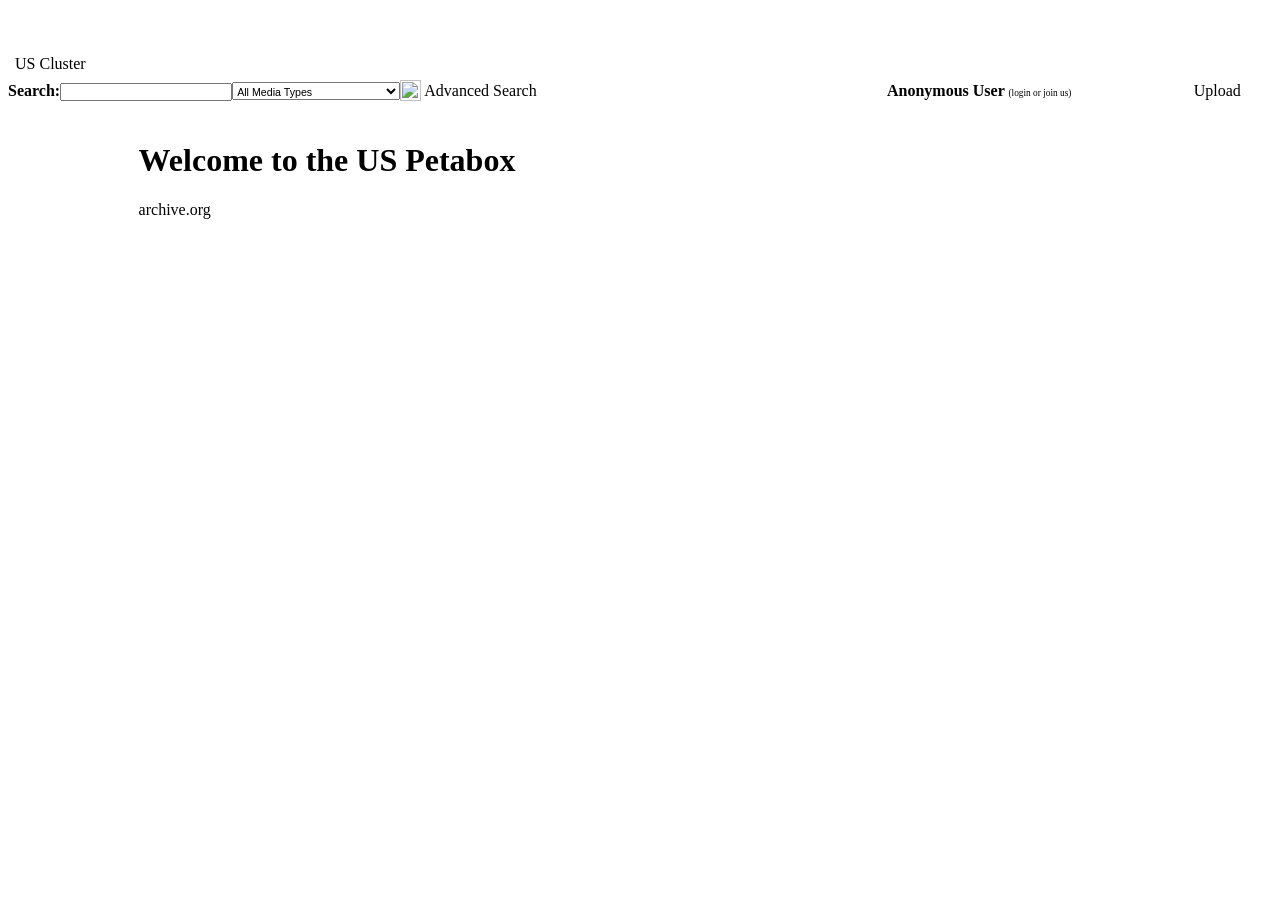
==== faq/index.html @ d4ccb7ee "Add files via upload" ====
<!doctype html><title>Welcome to the US Petabox</title><link href="http://faq/stylesheets/archive.css?v=52993" rel=stylesheet><link rel="SHORTCUT ICON" href=/web/20130806203700im_/http://faq/images/glogo.jpg><body class=Unity><table border=0 cellpadding=0 cellspacing=0 id=nunuh1 width=100%><tbody><tr><td id=logo><td id=navbg valign=bottom><table border=0 cellpadding=5 width=100%><tr><td class=level1Header><div class="tabsel backColor1">US Cluster</div></table><td style="width:80px; height:72px; vertical-align:middle; text-align:right"></table><div class=level3HeaderColorBar></div><table border=0 cellpadding=0 cellspacing=0 width=100%><tbody><tr><td class="level3Header level3HeaderLeft"><form action=https://web.archive.org/web/20130806203700/http://archive.org/searchresults.php id=searchform method=post style=margin:0;padding:0;><b>Search:</b><input style="font-size: 8pt" name=search size=25 tabindex=1><select style="PADDING-TOP: 2px; font-size: 8pt;" name=mediatype tabindex=2><option value=all>All Media Types<option value=web>  Wayback Machine<option value=movies>  Moving Images<option value=movies.animationandcartoons>    Animation & Cartoons<option value=movies.artsandmusicvideos>    Arts & Music<option value=movies.opensource_movies>    Community Video<option value=movies.computersandtechvideos>    Computers & Technology<option value=movies.culturalandacademicfilms>    Cultural & Academic Films<option value=movies.ephemera>    Ephemeral Films<option value=movies.moviesandfilms>    Movies<option value=movies.newsandpublicaffairs>    News & Public Affairs<option value=movies.prelinger>    Prelinger Archives<option value=movies.spiritualityandreligion>    Spirituality & Religion<option value=movies.sports>    Sports Videos<option value=movies.television>    Television<option value=movies.gamevideos>    Videogame Videos<option value=movies.vlogs>    Vlogs<option value=movies.youth_media>    Youth Media<option value=texts>  Texts<option value=texts.americana>    American Libraries<option value=texts.toronto>    Canadian Libraries<option value=texts.universallibrary>    Universal Library<option value=texts.opensource>    Community Texts<option value=texts.gutenberg>    Project Gutenberg<option value=texts.iacl>    Children's Library<option value=texts.biodiversity>    Biodiversity Heritage Library<option value=texts.additional_collections>    Additional Collections<option value=audio>  Audio<option value=audio.audio_bookspoetry>    Audio Books & Poetry<option value=audio.opensource_audio>    Community Audio<option value=audio.audio_tech>    Computers & Technology<option value=audio.GratefulDead>    Grateful Dead<option value=audio.etree>    Live Music Archive<option value=audio.audio_music>    Music & Arts<option value=audio.netlabels>    Netlabels<option value=audio.audio_news>    News & Public Affairs<option value=audio.audio_foreign>    Non-English Audio<option value=audio.audio_podcast>    Podcasts<option value=audio.radioprograms>    Radio Programs<option value=audio.audio_religion>    Spirituality & Religion<option value=education>  Education<option value=education.msri>    Math Lectures from MSRI<option value=education.chinese_u_lectures>    Chinese University Lectures<option value=education.uchannel>    UChannel<option value=education.ap_courses>    AP Courses from MITE<option value=education.mit_ocw>    MIT OpenCourseWare<option value=forums>Forums<option value=faqs>FAQs</select><input style="vertical-align:bottom; text-align:center; width:21px; height:21px; border:0px" id=gobutton name=gobutton src=/web/20130806203700im_/http://faq/images/go-button-gateway.gif tabindex=3 type=image value=Find><input name=limit type=hidden value=100><input name=start type=hidden value=0><input name=searchAll type=hidden value=yes><input value="this was submitted" name=submit type=hidden> Advanced Search</form><td class="level3Header level3HeaderUser2"><b> Anonymous User </b> <span style="font-size:7pt; white-space:nowrap"> (login or join us) </span><td class="level3Header level3HeaderUser2">Upload</table><div id=begPgSpcr style=padding-bottom:17px;></div><table style=width:100%;><tbody><tr><td style=width:10%> <td style=width:80%><div class=box><h1>Welcome to the US Petabox</h1><p>archive.org</div><td> </table>
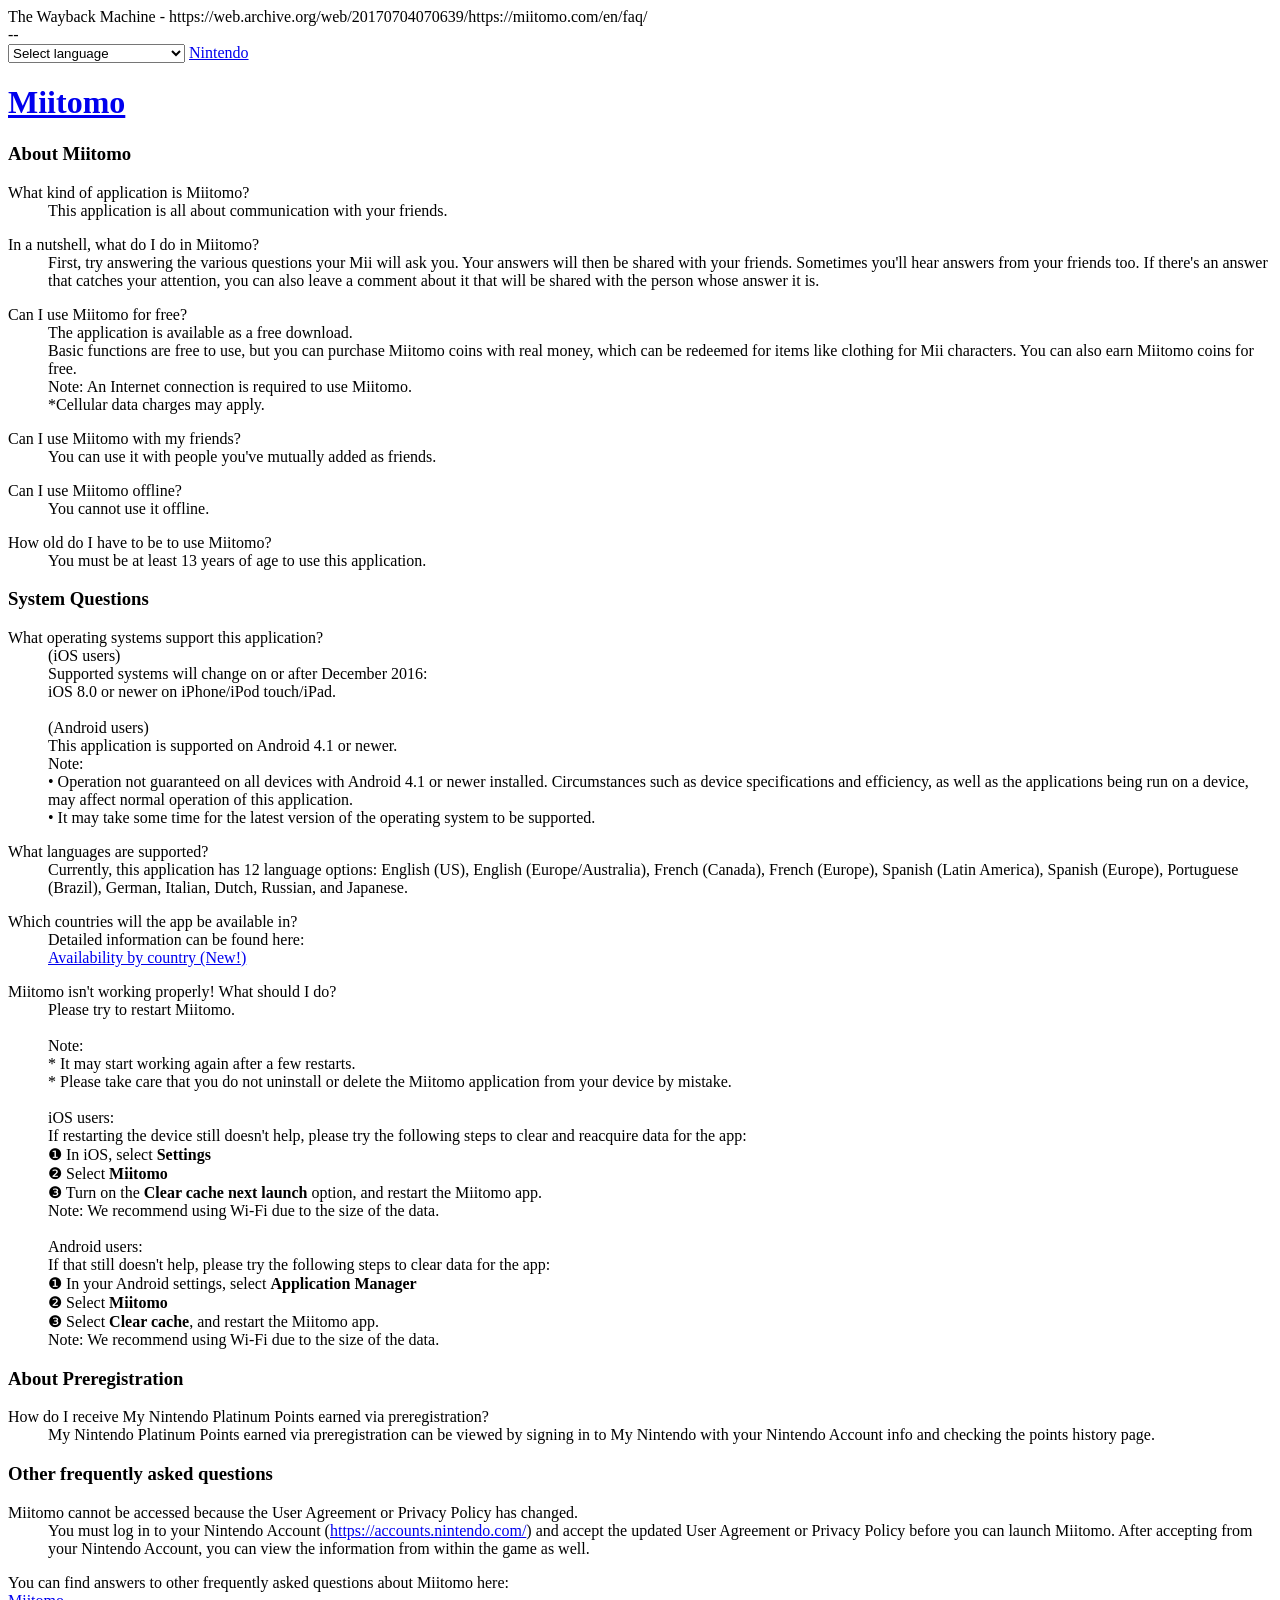
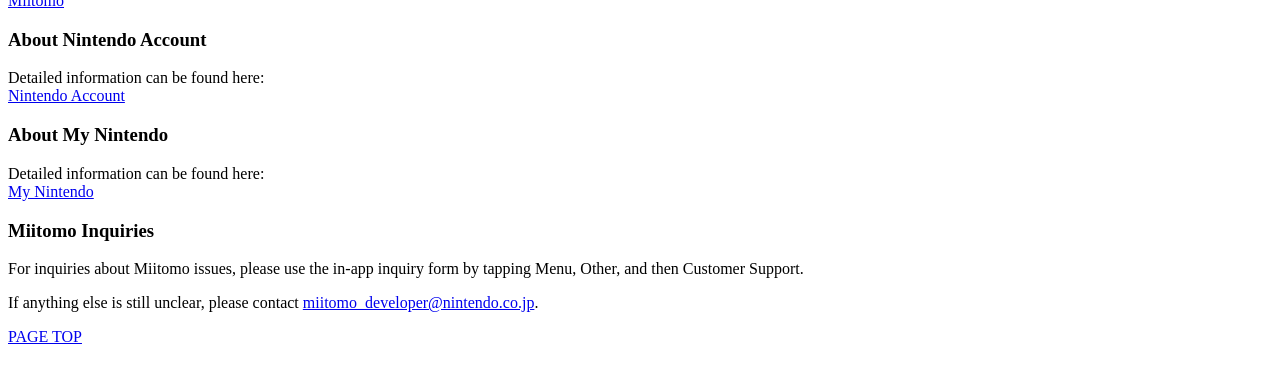
==== commit 6d20cd95: "Add files via upload" ====
--- a/faq/index.html
+++ b/faq/index.html
@@ -1 +1,330 @@
-<!doctype html><title>Welcome to the US Petabox</title><link href="http://faq/stylesheets/archive.css?v=52993" rel=stylesheet><link rel="SHORTCUT ICON" href=/web/20130806203700im_/http://faq/images/glogo.jpg><body class=Unity><table border=0 cellpadding=0 cellspacing=0 id=nunuh1 width=100%><tbody><tr><td id=logo><td id=navbg valign=bottom><table border=0 cellpadding=5 width=100%><tr><td class=level1Header><div class="tabsel backColor1">US Cluster</div></table><td style="width:80px; height:72px; vertical-align:middle; text-align:right"></table><div class=level3HeaderColorBar></div><table border=0 cellpadding=0 cellspacing=0 width=100%><tbody><tr><td class="level3Header level3HeaderLeft"><form action=https://web.archive.org/web/20130806203700/http://archive.org/searchresults.php id=searchform method=post style=margin:0;padding:0;><b>Search:</b><input style="font-size: 8pt" name=search size=25 tabindex=1><select style="PADDING-TOP: 2px; font-size: 8pt;" name=mediatype tabindex=2><option value=all>All Media Types<option value=web>  Wayback Machine<option value=movies>  Moving Images<option value=movies.animationandcartoons>    Animation & Cartoons<option value=movies.artsandmusicvideos>    Arts & Music<option value=movies.opensource_movies>    Community Video<option value=movies.computersandtechvideos>    Computers & Technology<option value=movies.culturalandacademicfilms>    Cultural & Academic Films<option value=movies.ephemera>    Ephemeral Films<option value=movies.moviesandfilms>    Movies<option value=movies.newsandpublicaffairs>    News & Public Affairs<option value=movies.prelinger>    Prelinger Archives<option value=movies.spiritualityandreligion>    Spirituality & Religion<option value=movies.sports>    Sports Videos<option value=movies.television>    Television<option value=movies.gamevideos>    Videogame Videos<option value=movies.vlogs>    Vlogs<option value=movies.youth_media>    Youth Media<option value=texts>  Texts<option value=texts.americana>    American Libraries<option value=texts.toronto>    Canadian Libraries<option value=texts.universallibrary>    Universal Library<option value=texts.opensource>    Community Texts<option value=texts.gutenberg>    Project Gutenberg<option value=texts.iacl>    Children's Library<option value=texts.biodiversity>    Biodiversity Heritage Library<option value=texts.additional_collections>    Additional Collections<option value=audio>  Audio<option value=audio.audio_bookspoetry>    Audio Books & Poetry<option value=audio.opensource_audio>    Community Audio<option value=audio.audio_tech>    Computers & Technology<option value=audio.GratefulDead>    Grateful Dead<option value=audio.etree>    Live Music Archive<option value=audio.audio_music>    Music & Arts<option value=audio.netlabels>    Netlabels<option value=audio.audio_news>    News & Public Affairs<option value=audio.audio_foreign>    Non-English Audio<option value=audio.audio_podcast>    Podcasts<option value=audio.radioprograms>    Radio Programs<option value=audio.audio_religion>    Spirituality & Religion<option value=education>  Education<option value=education.msri>    Math Lectures from MSRI<option value=education.chinese_u_lectures>    Chinese University Lectures<option value=education.uchannel>    UChannel<option value=education.ap_courses>    AP Courses from MITE<option value=education.mit_ocw>    MIT OpenCourseWare<option value=forums>Forums<option value=faqs>FAQs</select><input style="vertical-align:bottom; text-align:center; width:21px; height:21px; border:0px" id=gobutton name=gobutton src=/web/20130806203700im_/http://faq/images/go-button-gateway.gif tabindex=3 type=image value=Find><input name=limit type=hidden value=100><input name=start type=hidden value=0><input name=searchAll type=hidden value=yes><input value="this was submitted" name=submit type=hidden> Advanced Search</form><td class="level3Header level3HeaderUser2"><b> Anonymous User </b> <span style="font-size:7pt; white-space:nowrap"> (login or join us) </span><td class="level3Header level3HeaderUser2">Upload</table><div id=begPgSpcr style=padding-bottom:17px;></div><table style=width:100%;><tbody><tr><td style=width:10%> <td style=width:80%><div class=box><h1>Welcome to the US Petabox</h1><p>archive.org</div><td> </table>+<!DOCTYPE html>
+<html>
+<head><script src="https://web-static.archive.org/_static/js/athena.js" type="text/javascript"></script>
+<script type="text/javascript">window.addEventListener('DOMContentLoaded',function(){var v=archive_analytics.values;v.service='wb';v.server_name='wwwb-app266.us.archive.org';v.server_ms=1568;archive_analytics.send_pageview({});});</script>
+<script type="text/javascript" src="https://web-static.archive.org/_static/js/bundle-playback.js?v=2N_sDSC0" charset="utf-8"></script>
+<script type="text/javascript" src="https://web-static.archive.org/_static/js/wombat.js?v=o9P2E1FK" charset="utf-8"></script>
+<script>window.RufflePlayer=window.RufflePlayer||{};window.RufflePlayer.config={"autoplay":"on","unmuteOverlay":"hidden","showSwfDownload":true};</script>
+<script type="text/javascript" src="https://web-static.archive.org/_static/js/ruffle/ruffle.js"></script>
+<script type="text/javascript">
+    __wm.init("https://web.archive.org/web");
+  __wm.wombat("https://miitomo.com/en/faq/","20170704070639","https://web.archive.org/","web","https://web-static.archive.org/_static/",
+	      "1499151999");
+</script>
+<link rel="stylesheet" type="text/css" href="https://web-static.archive.org/_static/css/banner-styles.css?v=1utQkbB3" />
+<link rel="stylesheet" type="text/css" href="https://web-static.archive.org/_static/css/iconochive.css?v=3PDvdIFv" />
+<!-- End Wayback Rewrite JS Include -->
+
+<meta charset="utf-8">
+<meta http-equiv="X-UA-Compatible" content="IE=Edge,chrome=1">
+<meta name="viewport" content="width=device-width, maximum-scale=1.0, user-scalable=yes">
+<meta name="format-detection" content="telephone=no">
+
+<title>Miitomo - FAQ | Nintendo</title>
+
+<meta name="Description" content="Miitomo is a smart-device app that sparks one-of-a-kind conversations between you and your friends. It's from Nintendo—and free to start!"/>
+<meta name="Keywords" content="Miitomo, Nintendo, smartphone, smart device, tablet"/>
+
+<link href="//web.archive.org/web/20170704070639cs_/https://fonts.googleapis.com/css?family=Noto+Sans&amp;subset=latin,latin-ext" rel="stylesheet" type="text/css">
+<link rel="stylesheet" href="/web/20170704070639cs_/https://miitomo.com/en/css/set.css" type="text/css" media="all"/>
+
+<script type="text/javascript" src="/web/20170704070639js_/https://miitomo.com/js/jquery.min.js"></script>
+<script type="text/javascript" src="/web/20170704070639js_/https://miitomo.com/js/sub_function.js"></script>
+</head>
+
+<body id="top"><!-- BEGIN WAYBACK TOOLBAR INSERT -->
+<script>__wm.rw(0);</script>
+<div id="wm-ipp-base" lang="en" style="display:none;direction:ltr;" toolbar-mode="auto">
+<div id="wm-ipp" style="position:fixed;left:0;top:0;right:0;">
+<div id="donato" style="position:relative;width:100%;height:0;">
+  <div id="donato-base">
+    <iframe id="donato-if" src="https://archive.org/includes/donate.php?as_page=1&amp;platform=wb&amp;referer=https%3A//web.archive.org/web/20170704070639_id/https%3A//miitomo.com/en/faq/"
+	    scrolling="no" frameborder="0" style="width:100%; height:100%">
+    </iframe>
+  </div>
+</div><div id="wm-ipp-inside">
+  <div id="wm-toolbar" style="position:relative;display:flex;flex-flow:row nowrap;justify-content:space-between;" nav="async">
+    <div id="wm-logo" style="/*width:110px;*/padding-top:12px;">
+      <a href="/web/" title="Wayback Machine home page"><img src="https://web-static.archive.org/_static/images/toolbar/wayback-toolbar-logo-200.png" srcset="https://web-static.archive.org/_static/images/toolbar/wayback-toolbar-logo-100.png, https://web-static.archive.org/_static/images/toolbar/wayback-toolbar-logo-150.png 1.5x, https://web-static.archive.org/_static/images/toolbar/wayback-toolbar-logo-200.png 2x" alt="Wayback Machine" style="width:100px" border="0" /></a>
+    </div>
+    <div class="c" style="display:flex;flex-flow:column nowrap;justify-content:space-between;flex:1;">
+      <form class="u" style="display:flex;flex-direction:row;flex-wrap:nowrap;" target="_top" method="get" action="/web/submit" name="wmtb" id="wmtb"><input type="text" name="url" id="wmtbURL" value="https://miitomo.com/en/faq/" onfocus="this.focus();this.select();" style="flex:1;"/><input type="hidden" name="type" value="replay" /><input type="hidden" name="date" value="20170704070639" /><input type="submit" value="Go" />
+      </form>
+      <div style="display:flex;flex-flow:row nowrap;align-items:flex-end;">
+                <div class="s" id="wm-nav-captures" style="flex:1;">
+                    <a class="t" href="/web/20170704070639*/https://miitomo.com/en/faq/" title="See a list of every capture for this URL">23 captures</a>
+          <div class="r" title="Timespan for captures of this URL">17 Feb 2016 - 07 May 2026</div>
+          </div>
+        <div class="k">
+          <a href="" id="wm-graph-anchor">
+            <div id="wm-ipp-sparkline" title="Explore captures for this URL" style="position: relative">
+              <canvas id="wm-sparkline-canvas" width="775" height="27" border="0"></canvas>
+            </div>
+          </a>
+        </div>
+      </div>
+    </div>
+    <div class="n">
+      <table>
+        <tbody>
+          <!-- NEXT/PREV MONTH NAV AND MONTH INDICATOR -->
+          <tr class="m">
+            <td class="b" nowrap="nowrap">Jun</td>
+            <td class="c" id="displayMonthEl" title="You are here: 07:06:39 Jul 04, 2017">JUL</td>
+            <td class="f" nowrap="nowrap">Aug</td>
+          </tr>
+          <!-- NEXT/PREV CAPTURE NAV AND DAY OF MONTH INDICATOR -->
+          <tr class="d">
+            <td class="b" nowrap="nowrap"><span class="ta"></span></td>
+            <td class="c" id="displayDayEl" style="width:34px;font-size:22px;white-space:nowrap;" title="You are here: 07:06:39 Jul 04, 2017">04</td>
+            <td class="f" nowrap="nowrap"><span class="ta"></span></td>
+          </tr>
+          <!-- NEXT/PREV YEAR NAV AND YEAR INDICATOR -->
+          <tr class="y">
+            <td class="b" nowrap="nowrap">2016</td>
+            <td class="c" id="displayYearEl" title="You are here: 07:06:39 Jul 04, 2017">2017</td>
+            <td class="f" nowrap="nowrap">2018</td>
+          </tr>
+        </tbody>
+      </table>
+    </div>
+    <div class="r" style="display:flex;flex-flow:column nowrap;align-items:flex-end;justify-content:space-between;">
+      <div id="wm-btns" style="text-align:right;height:23px;">
+                <span class="xxs">
+          <div id="wm-save-snapshot-success">success</div>
+          <div id="wm-save-snapshot-fail">fail</div>
+          <a id="wm-save-snapshot-open" href="#" title="Share via My Web Archive" >
+            <span class="iconochive-web"></span>
+          </a>
+          <a href="https://archive.org/account/login.php" title="Sign In" id="wm-sign-in">
+            <span class="iconochive-person"></span>
+          </a>
+          <span id="wm-save-snapshot-in-progress" class="iconochive-web"></span>
+        </span>
+                <a class="xxs" href="https://help.archive.org/help/category/the-wayback-machine/" title="Get some help using the Wayback Machine" style="top:-6px;"><span class="iconochive-question" style="color:rgb(87,186,244);font-size:160%;"></span></a>
+        <a id="wm-tb-close" href="#close" style="top:-2px;" title="Close the toolbar"><span class="iconochive-remove-circle" style="color:#888888;font-size:240%;"></span></a>
+      </div>
+      <div id="wm-share" class="xxs">
+        <a href="/web/20170704070639/http://web.archive.org/screenshot/https://miitomo.com/en/faq/"
+           id="wm-screenshot"
+           title="screenshot">
+          <span class="wm-icon-screen-shot"></span>
+        </a>
+        <a href="#" id="wm-video" title="video">
+          <span class="iconochive-movies"></span>
+        </a>
+        <a id="wm-share-facebook" href="#" data-url="https://web.archive.org/web/20170704070639/https://miitomo.com/en/faq/" title="Share on Facebook" style="margin-right:5px;" target="_blank"><span class="iconochive-facebook" style="color:#3b5998;font-size:160%;"></span></a>
+        <a id="wm-share-twitter" href="#" data-url="https://web.archive.org/web/20170704070639/https://miitomo.com/en/faq/" title="Share on Twitter" style="margin-right:5px;" target="_blank"><span class="iconochive-twitter" style="color:#1dcaff;font-size:160%;"></span></a>
+      </div>
+      <div style="padding-right:2px;text-align:right;white-space:nowrap;">
+        <a id="wm-expand" class="wm-btn wm-closed" href="#expand"><span id="wm-expand-icon" class="iconochive-down-solid"></span> <span class="xxs" style="font-size:80%;">About this capture</span></a>
+      </div>
+    </div>
+  </div>
+    <div id="wm-capinfo" style="border-top:1px solid #777;display:none; overflow: hidden">
+        <div id="wm-capinfo-notice" source="api"></div>
+                <div id="wm-capinfo-collected-by">
+    <div style="background-color:#666;color:#fff;font-weight:bold;text-align:center;padding:2px 0;">COLLECTED BY</div>
+    <div style="padding:3px;position:relative" id="wm-collected-by-content">
+            <div style="display:inline-block;vertical-align:top;width:50%;">
+			<span class="c-logo" style="background-image:url(https://archive.org/services/img/NO404);"></span>
+		Organization: <a style="color:#33f;" href="https://archive.org/details/NO404" target="_new"><span class="wm-title">Internet Archive</span></a>
+		<div style="max-height:75px;overflow:hidden;position:relative;">
+	  <div style="position:absolute;top:0;left:0;width:100%;height:75px;background:linear-gradient(to bottom,rgba(255,255,255,0) 0%,rgba(255,255,255,0) 90%,rgba(255,255,255,255) 100%);"></div>
+	  These crawls are part of an effort to archive pages as they are created and archive the pages that they refer to.   That way, as the pages that are referenced are changed or taken from the web, a link to the version that was live when the page was written will be preserved.  
+<br><br>
+Then the Internet Archive hopes that references to these archived pages will be put in place of a link that would be otherwise be broken, or a companion link to allow people to see what was originally intended by a page's authors.
+<br><br>
+The goal is to <a href="https://blog.archive.org/2013/10/25/fixing-broken-links/">fix all broken links on the web</a>. 
+
+Crawls of supported "No More 404" sites.
+	</div>
+	      </div>
+      <div style="display:inline-block;vertical-align:top;width:49%;">
+			<span class="c-logo" style="background-image:url(https://archive.org/services/img/NO404-WKP)"></span>
+		<div>Collection: <a style="color:#33f;" href="https://archive.org/details/NO404-WKP" target="_new"><span class="wm-title">Wikipedia Near Real Time (from IRC)</span></a></div>
+		<div style="max-height:75px;overflow:hidden;position:relative;">
+	  <div style="position:absolute;top:0;left:0;width:100%;height:75px;background:linear-gradient(to bottom,rgba(255,255,255,0) 0%,rgba(255,255,255,0) 90%,rgba(255,255,255,255) 100%);"></div>
+	  This is a collection of web page captures from links added to, or changed on, Wikipedia pages. The idea is to bring a reliability to Wikipedia outlinks so that if the pages referenced by Wikipedia articles are changed, or go away, a reader can permanently find what was originally referred to.
+<br>
+<br>
+This is part of the Internet Archive's attempt to <a href="https://blog.archive.org/2013/10/25/fixing-broken-links/">rid the web of broken links</a>.
+	</div>
+	      </div>
+    </div>
+    </div>
+    <div id="wm-capinfo-timestamps">
+    <div style="background-color:#666;color:#fff;font-weight:bold;text-align:center;padding:2px 0;" title="Timestamps for the elements of this page">TIMESTAMPS</div>
+    <div>
+      <div id="wm-capresources" style="margin:0 5px 5px 5px;max-height:250px;overflow-y:scroll !important"></div>
+      <div id="wm-capresources-loading" style="text-align:left;margin:0 20px 5px 5px;display:none"><img src="https://web-static.archive.org/_static/images/loading.gif" alt="loading" /></div>
+    </div>
+    </div>
+  </div></div></div></div><div id="wm-ipp-print">The Wayback Machine - https://web.archive.org/web/20170704070639/https://miitomo.com/en/faq/</div>
+<script type="text/javascript">//<![CDATA[
+__wm.bt(775,27,25,2,"web","https://miitomo.com/en/faq/","20170704070639",1996,"https://web-static.archive.org/_static/",["https://web-static.archive.org/_static/css/banner-styles.css?v=1utQkbB3","https://web-static.archive.org/_static/css/iconochive.css?v=3PDvdIFv"], false);
+  __wm.rw(1);
+//]]></script>
+<!-- END WAYBACK TOOLBAR INSERT -->
+ 
+<div id="container">
+
+<!-- header -->
+	<div id="logo">
+		<label id="sl" for="pulldown">
+			<div id="country">--</div>
+			<select id="pulldown">
+				<option selected="" value="">Select language</option>
+				<option value="ja" rel="ja-JP">日本語</option>
+				<option value="en" rel="en-US">English (US)</option>
+				<option value="en-gb" rel="en-GB">English (Europe/Australia)</option>
+				<option value="es-mx" rel="es-MX">Español (Latinoamérica)</option>
+				<option value="es" rel="es-ES">Español (Europa)</option>
+				<option value="it" rel="it-IT">Italiano</option>
+				<option value="nl" rel="nl-NL">Nederlands</option>
+				<option value="fr-ca" rel="fr-CA">Français (Canada)</option>
+				<option value="fr" rel="fr-FR">Français (Europe)</option>
+				<option value="de" rel="de-DE">Deutsch</option>
+				<option value="pt-br" rel="pt-BR">Português (Brasil)</option>
+				<option value="ru" rel="ru-RU">Русский</option>
+			</select>
+		</label>
+		<a href="https://web.archive.org/web/20170704070639/https://www.nintendo.com/" id="ci" target="_blank">Nintendo</a>
+	</div>
+
+
+	<div id="sub_head">
+		<a href="/web/20170704070639/https://miitomo.com/en/"><h1>Miitomo</h1></a>
+	</div>
+
+	<div id="sub_contents_event">
+
+		<h3>About Miitomo</h3>
+
+		<dl class="faq">
+			<dt>What kind of application is Miitomo?</dt>
+			<dd>This application is all about communication with your friends.</dd>
+		</dl>
+
+		<dl class="faq">
+			<dt>In a nutshell, what do I do in Miitomo?</dt>
+			<dd>First, try answering the various questions your Mii will ask you. Your answers will then be shared with your friends. Sometimes you'll hear answers from your friends too. If there's an answer that catches your attention, you can also leave a comment about it that will be shared with the person whose answer it is.</dd>
+		</dl>
+
+		<dl class="faq">
+			<dt>Can I use Miitomo for free?</dt>
+			<dd>The application is available as a free download.<br>Basic functions are free to use, but you can purchase Miitomo coins with real money, which can be redeemed for items like clothing for Mii characters. You can also earn Miitomo coins for free.<br>Note: An Internet connection is required to use Miitomo.<br>*Cellular data charges may apply.</dd>
+		</dl>
+
+
+		<dl class="faq">
+			<dt>Can I use Miitomo with my friends?</dt>
+			<dd>You can use it with people you've mutually added as friends.</dd>
+		</dl>
+
+		<dl class="faq">
+			<dt>Can I use Miitomo offline?</dt>
+			<dd>You cannot use it offline.</dd>
+		</dl>
+
+		<dl class="faq">
+			<dt>How old do I have to be to use Miitomo?</dt>
+			<dd>You must be at least 13 years of age to use this application.</dd>
+		</dl>
+
+		<h3>System Questions</h3>
+
+		<dl class="faq">
+			<dt>What operating systems support this application?</dt>
+			<dd>(iOS users)<br>Supported systems will change on or after December 2016:<br>iOS 8.0 or newer on iPhone/iPod touch/iPad.<br><br>(Android users)<br>This application is supported on Android 4.1 or newer.<br>Note:<br>• Operation not guaranteed on all devices with Android 4.1 or newer installed. Circumstances such as device specifications and efficiency, as well as the applications being run on a device, may affect normal operation of this application.<br>• It may take some time for the latest version of the operating system to be supported.</dd>
+		</dl>
+
+		<dl class="faq">
+			<dt>What languages are supported?</dt>
+			<dd>Currently, this application has 12 language options: English (US), English (Europe/Australia), French (Canada), French (Europe), Spanish (Latin America), Spanish (Europe), Portuguese (Brazil), German, Italian, Dutch, Russian, and Japanese.</dd>
+		</dl>
+
+		<dl class="faq">
+			<dt>Which countries will the app be available in?</dt>
+			<dd>Detailed information can be found here:<br>
+			<a href="/web/20170704070639/https://miitomo.com/en/countries/">Availability by country (New!)</a>
+			</dd>
+		</dl>
+
+		<dl class="faq">
+			<dt>Miitomo isn't working properly! What should I do?</dt>
+			<dd>Please try to restart Miitomo.<br><br>Note:<br>* It may start working again after a few restarts.<br>* Please take care that you do not uninstall or delete the Miitomo application from your device by mistake.<br><br>iOS users:<br>If restarting the device still doesn't help, please try the following steps to clear and reacquire data for the app:<br>❶ In iOS, select <b>Settings</b><br>❷ Select <b>Miitomo</b><br>❸ Turn on the <b>Clear cache next launch</b> option, and restart the Miitomo app.<br>Note: We recommend using Wi-Fi due to the size of the data.<br><br>Android users:<br>If that still doesn't help, please try the following steps to clear data for the app:<br>❶ In your Android settings, select <b>Application Manager</b><br>❷ Select <b>Miitomo</b><br>❸ Select <b>Clear cache</b>, and restart the Miitomo app.<br>Note: We recommend using Wi-Fi due to the size of the data.<br></dd>
+		</dl>
+
+		<h3>About Preregistration</h3>
+
+		<dl class="faq">
+			<dt>How do I receive My Nintendo Platinum Points earned via preregistration?</dt>
+			<dd>My Nintendo Platinum Points earned via preregistration can be viewed by signing in to My Nintendo with your Nintendo Account info and checking the points history page.</dd>
+		</dl>
+
+		<h3>Other frequently asked questions</h3>
+
+		<dl class="faq">
+			<dt>Miitomo cannot be accessed because the User Agreement or Privacy Policy has changed.</dt>
+			<dd>You must log in to your Nintendo Account (<a href="https://web.archive.org/web/20170704070639/https://accounts.nintendo.com/" target="_blank">https://accounts.nintendo.com/</a>) and accept the updated User Agreement or Privacy Policy before you can launch Miitomo. After accepting from your Nintendo Account, you can view the information from within the game as well.</dd>
+		</dl>
+
+		<p>You can find answers to other frequently asked questions about Miitomo here:<br>
+		<a href="https://web.archive.org/web/20170704070639/https://support.miitomo.com/en-US/faq" target="_blank">Miitomo</a>
+		</p>
+
+
+		<h3>About Nintendo Account</h3>
+
+		<p>Detailed information can be found here:<br>
+		<a href="https://web.archive.org/web/20170704070639/http://support.nintendo.com/en_US/nintendoaccount/faq/" target="_blank">Nintendo Account</a>
+		</p>
+
+		<h3>About My Nintendo</h3>
+
+		<p>Detailed information can be found here:<br>
+		<a href="https://web.archive.org/web/20170704070639/http://support.nintendo.com/mynintendo/faq" target="_blank">My Nintendo</a></p>
+
+		<h3>Miitomo Inquiries</h3>
+
+		<p>For inquiries about Miitomo issues, please use the in-app inquiry form by tapping Menu, Other, and then Customer Support.</p>
+		<p>If anything else is still unclear, please contact <a href="https://web.archive.org/web/20170704070639/mailto:miitomo_developer@nintendo.co.jp">miitomo_developer@nintendo.co.jp</a>.</p>
+
+
+	</div>
+
+	<a href="#top" id="pagetop">PAGE TOP</a>
+	<div class="cont_step_back_1">&nbsp;</div>
+</div>
+
+<!-- Google Tag Manager -->
+<noscript><iframe src="//web.archive.org/web/20170704070639if_/https://www.googletagmanager.com/ns.html?id=GTM-KHWFQS" height="0" width="0" style="display:none;visibility:hidden"></iframe></noscript>
+<script>(function(w,d,s,l,i){w[l]=w[l]||[];w[l].push({'gtm.start':
+new Date().getTime(),event:'gtm.js'});var f=d.getElementsByTagName(s)[0],
+j=d.createElement(s),dl=l!='dataLayer'?'&l='+l:'';j.async=true;j.src=
+'//web.archive.org/web/20170704070639/https://www.googletagmanager.com/gtm.js?id='+i+dl;f.parentNode.insertBefore(j,f);
+})(window,document,'script','dataLayer','GTM-KHWFQS');</script>
+<!-- End Google Tag Manager -->
+</body>
+</html><!--
+     FILE ARCHIVED ON 07:06:39 Jul 04, 2017 AND RETRIEVED FROM THE
+     INTERNET ARCHIVE ON 15:46:46 Aug 29, 2026.
+     JAVASCRIPT APPENDED BY WAYBACK MACHINE, COPYRIGHT INTERNET ARCHIVE.
+
+     ALL OTHER CONTENT MAY ALSO BE PROTECTED BY COPYRIGHT (17 U.S.C.
+     SECTION 108(a)(3)).
+-->
+<!--
+playback timings (ms):
+  captures_list: 0.828
+  exclusion.robots: 0.085
+  exclusion.robots.policy: 0.065
+  esindex: 0.017
+  cdx.remote: 6.306
+  LoadShardBlock: 121.592 (3)
+  PetaboxLoader3.datanode: 1381.649 (4)
+  PetaboxLoader3.resolve: 160.254 (2)
+  load_resource: 1422.319
+  nav: 0.175 (6)
+-->
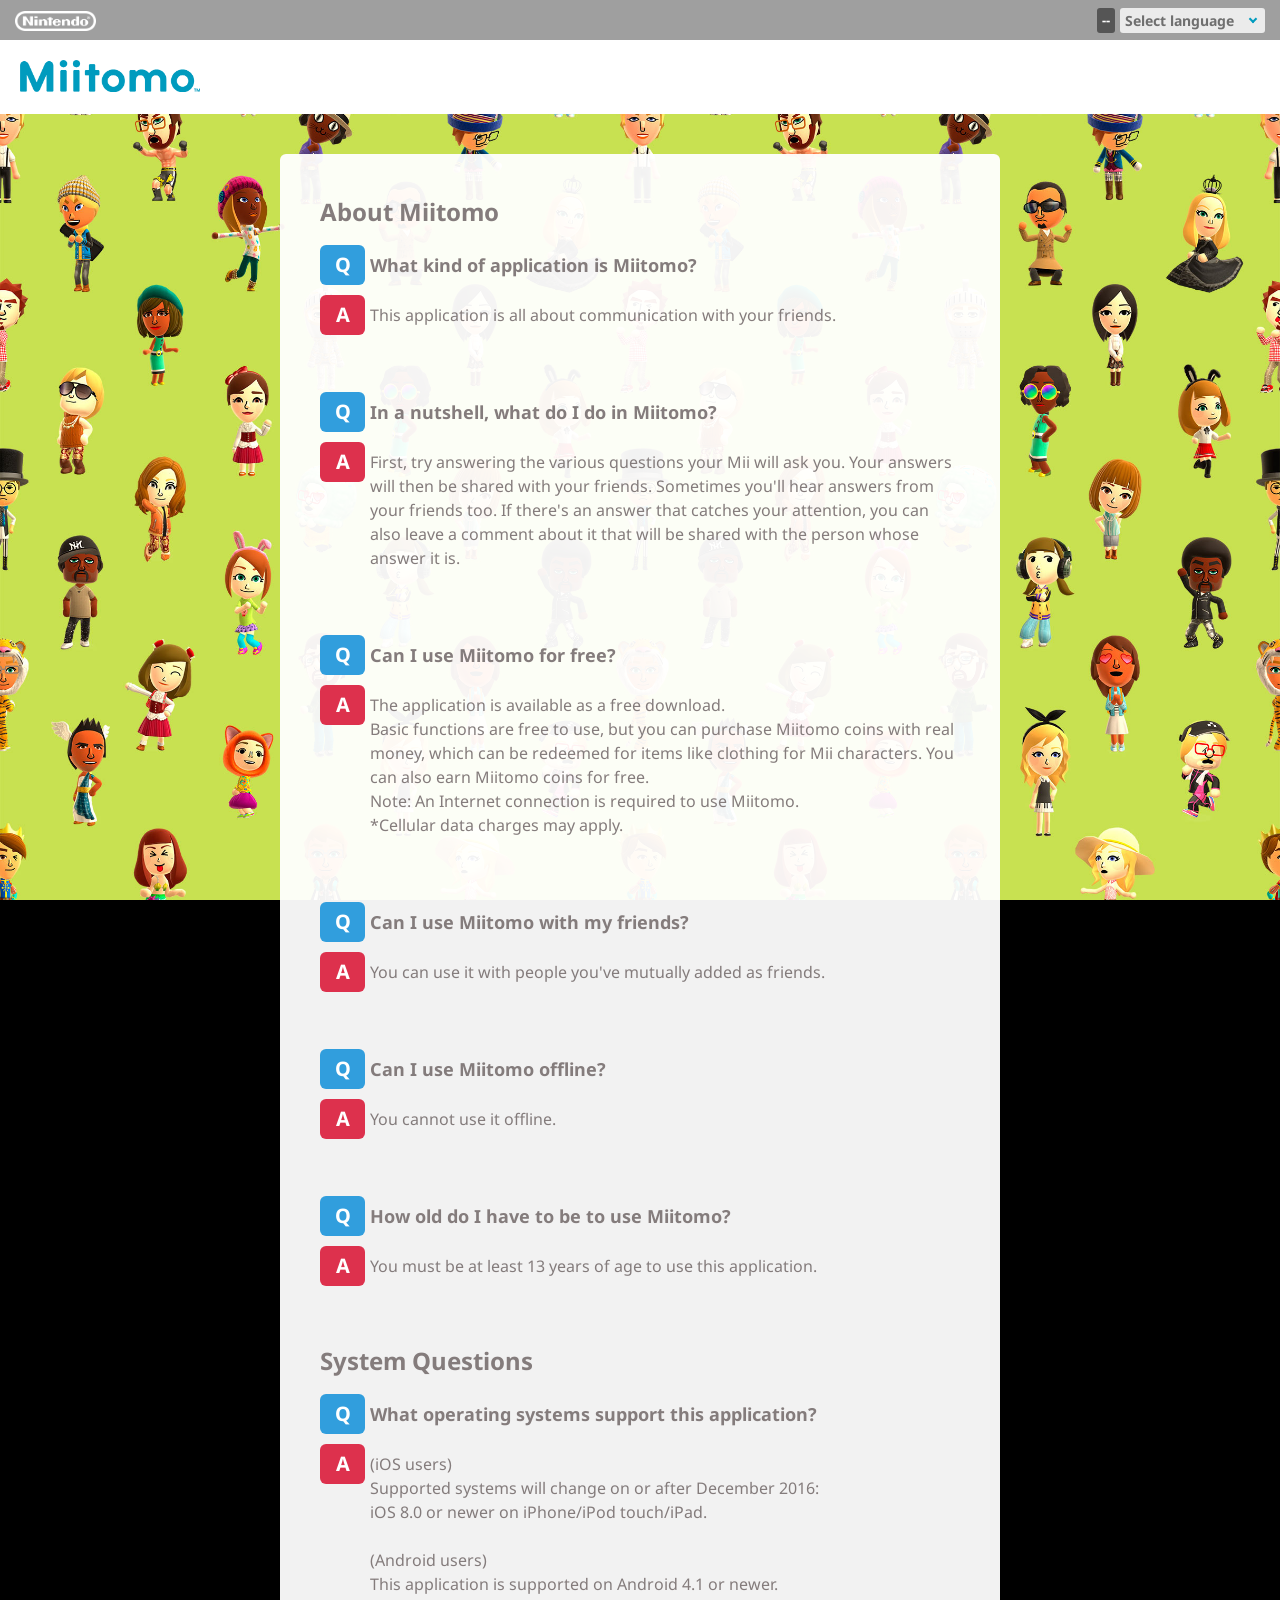
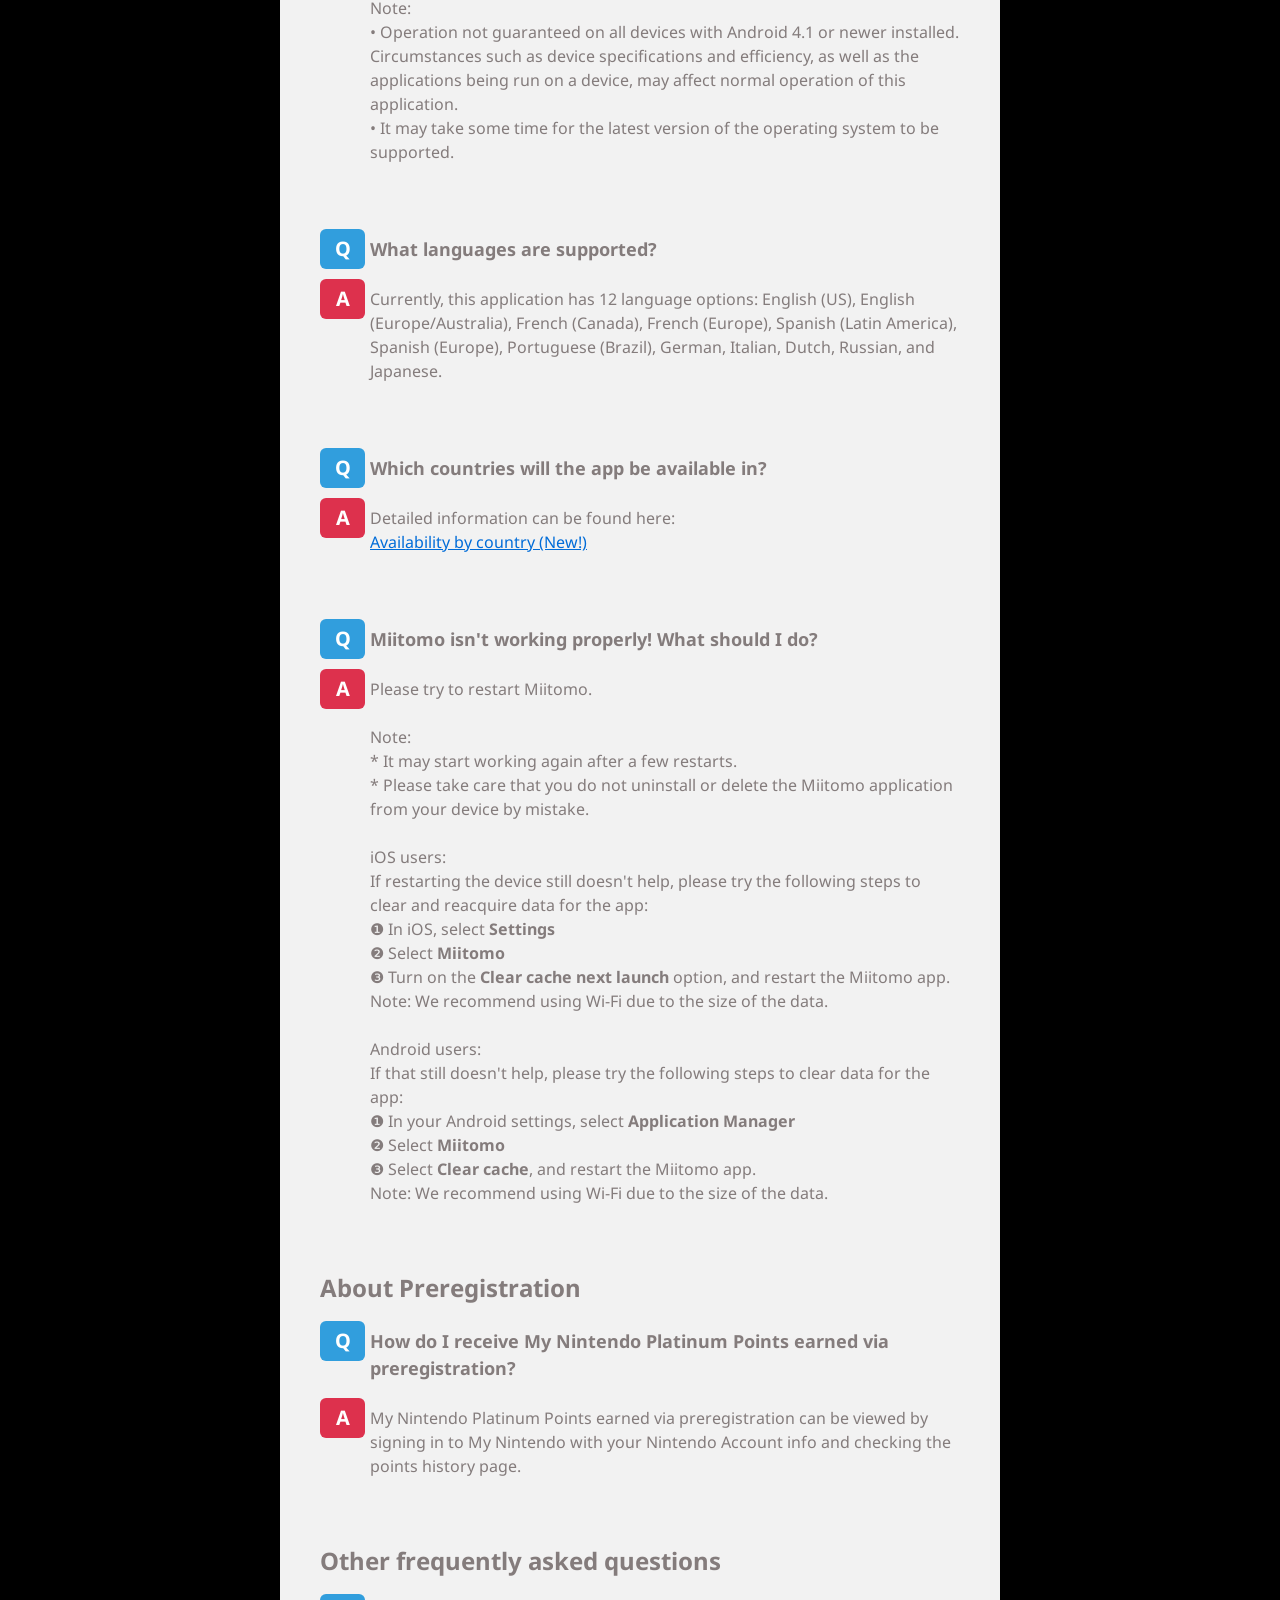
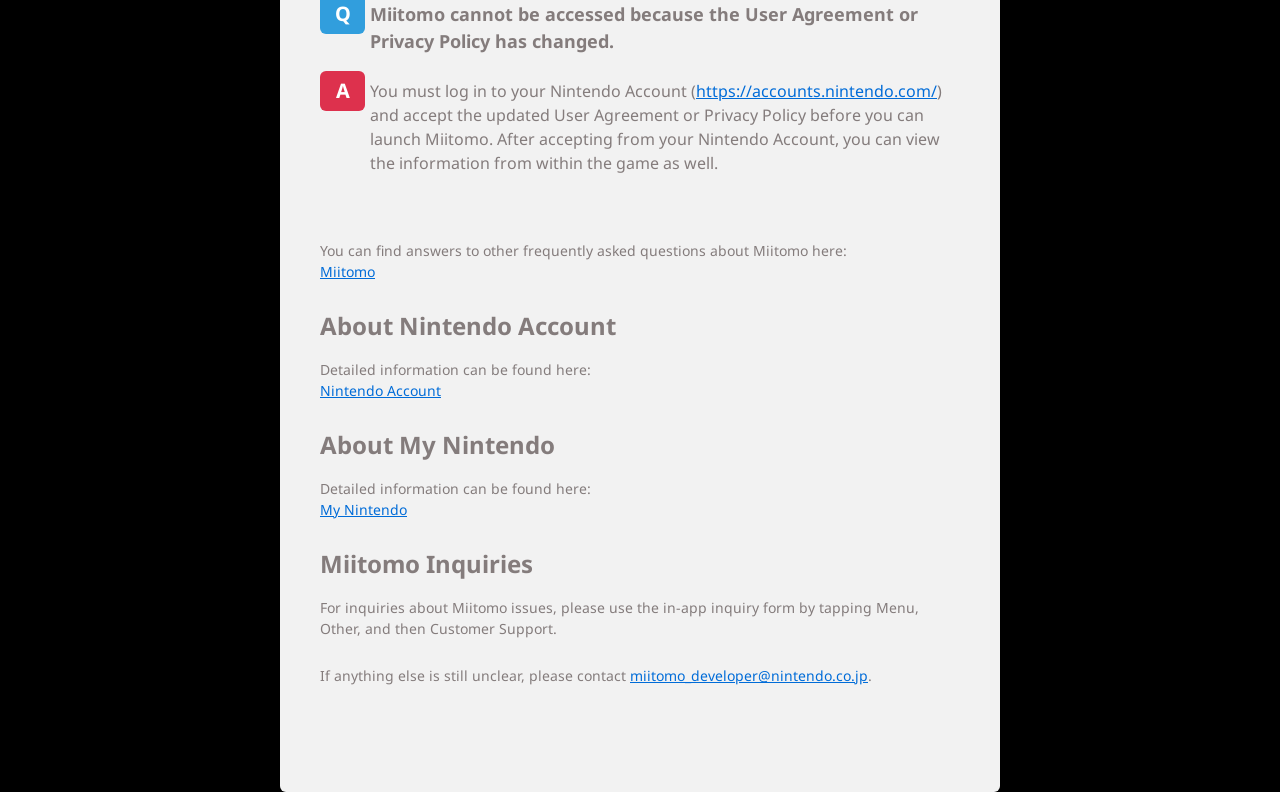
==== commit 4d7d69f4: "Update index.html" ====
--- a/faq/index.html
+++ b/faq/index.html
@@ -1,330 +1,163 @@
-<!DOCTYPE html>
-<html>
-<head><script src="https://web-static.archive.org/_static/js/athena.js" type="text/javascript"></script>
-<script type="text/javascript">window.addEventListener('DOMContentLoaded',function(){var v=archive_analytics.values;v.service='wb';v.server_name='wwwb-app266.us.archive.org';v.server_ms=1568;archive_analytics.send_pageview({});});</script>
-<script type="text/javascript" src="https://web-static.archive.org/_static/js/bundle-playback.js?v=2N_sDSC0" charset="utf-8"></script>
-<script type="text/javascript" src="https://web-static.archive.org/_static/js/wombat.js?v=o9P2E1FK" charset="utf-8"></script>
-<script>window.RufflePlayer=window.RufflePlayer||{};window.RufflePlayer.config={"autoplay":"on","unmuteOverlay":"hidden","showSwfDownload":true};</script>
-<script type="text/javascript" src="https://web-static.archive.org/_static/js/ruffle/ruffle.js"></script>
-<script type="text/javascript">
-    __wm.init("https://web.archive.org/web");
-  __wm.wombat("https://miitomo.com/en/faq/","20170704070639","https://web.archive.org/","web","https://web-static.archive.org/_static/",
-	      "1499151999");
-</script>
-<link rel="stylesheet" type="text/css" href="https://web-static.archive.org/_static/css/banner-styles.css?v=1utQkbB3" />
-<link rel="stylesheet" type="text/css" href="https://web-static.archive.org/_static/css/iconochive.css?v=3PDvdIFv" />
-<!-- End Wayback Rewrite JS Include -->
-
-<meta charset="utf-8">
-<meta http-equiv="X-UA-Compatible" content="IE=Edge,chrome=1">
-<meta name="viewport" content="width=device-width, maximum-scale=1.0, user-scalable=yes">
-<meta name="format-detection" content="telephone=no">
-
-<title>Miitomo - FAQ | Nintendo</title>
-
-<meta name="Description" content="Miitomo is a smart-device app that sparks one-of-a-kind conversations between you and your friends. It's from Nintendo—and free to start!"/>
-<meta name="Keywords" content="Miitomo, Nintendo, smartphone, smart device, tablet"/>
-
-<link href="//web.archive.org/web/20170704070639cs_/https://fonts.googleapis.com/css?family=Noto+Sans&amp;subset=latin,latin-ext" rel="stylesheet" type="text/css">
-<link rel="stylesheet" href="/web/20170704070639cs_/https://miitomo.com/en/css/set.css" type="text/css" media="all"/>
-
-<script type="text/javascript" src="/web/20170704070639js_/https://miitomo.com/js/jquery.min.js"></script>
-<script type="text/javascript" src="/web/20170704070639js_/https://miitomo.com/js/sub_function.js"></script>
-</head>
-
-<body id="top"><!-- BEGIN WAYBACK TOOLBAR INSERT -->
-<script>__wm.rw(0);</script>
-<div id="wm-ipp-base" lang="en" style="display:none;direction:ltr;" toolbar-mode="auto">
-<div id="wm-ipp" style="position:fixed;left:0;top:0;right:0;">
-<div id="donato" style="position:relative;width:100%;height:0;">
-  <div id="donato-base">
-    <iframe id="donato-if" src="https://archive.org/includes/donate.php?as_page=1&amp;platform=wb&amp;referer=https%3A//web.archive.org/web/20170704070639_id/https%3A//miitomo.com/en/faq/"
-	    scrolling="no" frameborder="0" style="width:100%; height:100%">
-    </iframe>
-  </div>
-</div><div id="wm-ipp-inside">
-  <div id="wm-toolbar" style="position:relative;display:flex;flex-flow:row nowrap;justify-content:space-between;" nav="async">
-    <div id="wm-logo" style="/*width:110px;*/padding-top:12px;">
-      <a href="/web/" title="Wayback Machine home page"><img src="https://web-static.archive.org/_static/images/toolbar/wayback-toolbar-logo-200.png" srcset="https://web-static.archive.org/_static/images/toolbar/wayback-toolbar-logo-100.png, https://web-static.archive.org/_static/images/toolbar/wayback-toolbar-logo-150.png 1.5x, https://web-static.archive.org/_static/images/toolbar/wayback-toolbar-logo-200.png 2x" alt="Wayback Machine" style="width:100px" border="0" /></a>
-    </div>
-    <div class="c" style="display:flex;flex-flow:column nowrap;justify-content:space-between;flex:1;">
-      <form class="u" style="display:flex;flex-direction:row;flex-wrap:nowrap;" target="_top" method="get" action="/web/submit" name="wmtb" id="wmtb"><input type="text" name="url" id="wmtbURL" value="https://miitomo.com/en/faq/" onfocus="this.focus();this.select();" style="flex:1;"/><input type="hidden" name="type" value="replay" /><input type="hidden" name="date" value="20170704070639" /><input type="submit" value="Go" />
-      </form>
-      <div style="display:flex;flex-flow:row nowrap;align-items:flex-end;">
-                <div class="s" id="wm-nav-captures" style="flex:1;">
-                    <a class="t" href="/web/20170704070639*/https://miitomo.com/en/faq/" title="See a list of every capture for this URL">23 captures</a>
-          <div class="r" title="Timespan for captures of this URL">17 Feb 2016 - 07 May 2026</div>
-          </div>
-        <div class="k">
-          <a href="" id="wm-graph-anchor">
-            <div id="wm-ipp-sparkline" title="Explore captures for this URL" style="position: relative">
-              <canvas id="wm-sparkline-canvas" width="775" height="27" border="0"></canvas>
-            </div>
-          </a>
-        </div>
-      </div>
-    </div>
-    <div class="n">
-      <table>
-        <tbody>
-          <!-- NEXT/PREV MONTH NAV AND MONTH INDICATOR -->
-          <tr class="m">
-            <td class="b" nowrap="nowrap">Jun</td>
-            <td class="c" id="displayMonthEl" title="You are here: 07:06:39 Jul 04, 2017">JUL</td>
-            <td class="f" nowrap="nowrap">Aug</td>
-          </tr>
-          <!-- NEXT/PREV CAPTURE NAV AND DAY OF MONTH INDICATOR -->
-          <tr class="d">
-            <td class="b" nowrap="nowrap"><span class="ta"></span></td>
-            <td class="c" id="displayDayEl" style="width:34px;font-size:22px;white-space:nowrap;" title="You are here: 07:06:39 Jul 04, 2017">04</td>
-            <td class="f" nowrap="nowrap"><span class="ta"></span></td>
-          </tr>
-          <!-- NEXT/PREV YEAR NAV AND YEAR INDICATOR -->
-          <tr class="y">
-            <td class="b" nowrap="nowrap">2016</td>
-            <td class="c" id="displayYearEl" title="You are here: 07:06:39 Jul 04, 2017">2017</td>
-            <td class="f" nowrap="nowrap">2018</td>
-          </tr>
-        </tbody>
-      </table>
-    </div>
-    <div class="r" style="display:flex;flex-flow:column nowrap;align-items:flex-end;justify-content:space-between;">
-      <div id="wm-btns" style="text-align:right;height:23px;">
-                <span class="xxs">
-          <div id="wm-save-snapshot-success">success</div>
-          <div id="wm-save-snapshot-fail">fail</div>
-          <a id="wm-save-snapshot-open" href="#" title="Share via My Web Archive" >
-            <span class="iconochive-web"></span>
-          </a>
-          <a href="https://archive.org/account/login.php" title="Sign In" id="wm-sign-in">
-            <span class="iconochive-person"></span>
-          </a>
-          <span id="wm-save-snapshot-in-progress" class="iconochive-web"></span>
-        </span>
-                <a class="xxs" href="https://help.archive.org/help/category/the-wayback-machine/" title="Get some help using the Wayback Machine" style="top:-6px;"><span class="iconochive-question" style="color:rgb(87,186,244);font-size:160%;"></span></a>
-        <a id="wm-tb-close" href="#close" style="top:-2px;" title="Close the toolbar"><span class="iconochive-remove-circle" style="color:#888888;font-size:240%;"></span></a>
-      </div>
-      <div id="wm-share" class="xxs">
-        <a href="/web/20170704070639/http://web.archive.org/screenshot/https://miitomo.com/en/faq/"
-           id="wm-screenshot"
-           title="screenshot">
-          <span class="wm-icon-screen-shot"></span>
-        </a>
-        <a href="#" id="wm-video" title="video">
-          <span class="iconochive-movies"></span>
-        </a>
-        <a id="wm-share-facebook" href="#" data-url="https://web.archive.org/web/20170704070639/https://miitomo.com/en/faq/" title="Share on Facebook" style="margin-right:5px;" target="_blank"><span class="iconochive-facebook" style="color:#3b5998;font-size:160%;"></span></a>
-        <a id="wm-share-twitter" href="#" data-url="https://web.archive.org/web/20170704070639/https://miitomo.com/en/faq/" title="Share on Twitter" style="margin-right:5px;" target="_blank"><span class="iconochive-twitter" style="color:#1dcaff;font-size:160%;"></span></a>
-      </div>
-      <div style="padding-right:2px;text-align:right;white-space:nowrap;">
-        <a id="wm-expand" class="wm-btn wm-closed" href="#expand"><span id="wm-expand-icon" class="iconochive-down-solid"></span> <span class="xxs" style="font-size:80%;">About this capture</span></a>
-      </div>
-    </div>
-  </div>
-    <div id="wm-capinfo" style="border-top:1px solid #777;display:none; overflow: hidden">
-        <div id="wm-capinfo-notice" source="api"></div>
-                <div id="wm-capinfo-collected-by">
-    <div style="background-color:#666;color:#fff;font-weight:bold;text-align:center;padding:2px 0;">COLLECTED BY</div>
-    <div style="padding:3px;position:relative" id="wm-collected-by-content">
-            <div style="display:inline-block;vertical-align:top;width:50%;">
-			<span class="c-logo" style="background-image:url(https://archive.org/services/img/NO404);"></span>
-		Organization: <a style="color:#33f;" href="https://archive.org/details/NO404" target="_new"><span class="wm-title">Internet Archive</span></a>
-		<div style="max-height:75px;overflow:hidden;position:relative;">
-	  <div style="position:absolute;top:0;left:0;width:100%;height:75px;background:linear-gradient(to bottom,rgba(255,255,255,0) 0%,rgba(255,255,255,0) 90%,rgba(255,255,255,255) 100%);"></div>
-	  These crawls are part of an effort to archive pages as they are created and archive the pages that they refer to.   That way, as the pages that are referenced are changed or taken from the web, a link to the version that was live when the page was written will be preserved.  
-<br><br>
-Then the Internet Archive hopes that references to these archived pages will be put in place of a link that would be otherwise be broken, or a companion link to allow people to see what was originally intended by a page's authors.
-<br><br>
-The goal is to <a href="https://blog.archive.org/2013/10/25/fixing-broken-links/">fix all broken links on the web</a>. 
+<!DOCTYPE html>
+<html>
+<head>
+<meta charset="utf-8">
+<meta http-equiv="X-UA-Compatible" content="IE=Edge,chrome=1">
+<meta name="viewport" content="width=device-width, maximum-scale=1.0, user-scalable=yes">
+<meta name="format-detection" content="telephone=no">
 
-Crawls of supported "No More 404" sites.
-	</div>
-	      </div>
-      <div style="display:inline-block;vertical-align:top;width:49%;">
-			<span class="c-logo" style="background-image:url(https://archive.org/services/img/NO404-WKP)"></span>
-		<div>Collection: <a style="color:#33f;" href="https://archive.org/details/NO404-WKP" target="_new"><span class="wm-title">Wikipedia Near Real Time (from IRC)</span></a></div>
-		<div style="max-height:75px;overflow:hidden;position:relative;">
-	  <div style="position:absolute;top:0;left:0;width:100%;height:75px;background:linear-gradient(to bottom,rgba(255,255,255,0) 0%,rgba(255,255,255,0) 90%,rgba(255,255,255,255) 100%);"></div>
-	  This is a collection of web page captures from links added to, or changed on, Wikipedia pages. The idea is to bring a reliability to Wikipedia outlinks so that if the pages referenced by Wikipedia articles are changed, or go away, a reader can permanently find what was originally referred to.
-<br>
-<br>
-This is part of the Internet Archive's attempt to <a href="https://blog.archive.org/2013/10/25/fixing-broken-links/">rid the web of broken links</a>.
-	</div>
-	      </div>
-    </div>
-    </div>
-    <div id="wm-capinfo-timestamps">
-    <div style="background-color:#666;color:#fff;font-weight:bold;text-align:center;padding:2px 0;" title="Timestamps for the elements of this page">TIMESTAMPS</div>
-    <div>
-      <div id="wm-capresources" style="margin:0 5px 5px 5px;max-height:250px;overflow-y:scroll !important"></div>
-      <div id="wm-capresources-loading" style="text-align:left;margin:0 20px 5px 5px;display:none"><img src="https://web-static.archive.org/_static/images/loading.gif" alt="loading" /></div>
-    </div>
-    </div>
-  </div></div></div></div><div id="wm-ipp-print">The Wayback Machine - https://web.archive.org/web/20170704070639/https://miitomo.com/en/faq/</div>
-<script type="text/javascript">//<![CDATA[
-__wm.bt(775,27,25,2,"web","https://miitomo.com/en/faq/","20170704070639",1996,"https://web-static.archive.org/_static/",["https://web-static.archive.org/_static/css/banner-styles.css?v=1utQkbB3","https://web-static.archive.org/_static/css/iconochive.css?v=3PDvdIFv"], false);
-  __wm.rw(1);
-//]]></script>
-<!-- END WAYBACK TOOLBAR INSERT -->
- 
-<div id="container">
-
-<!-- header -->
-	<div id="logo">
-		<label id="sl" for="pulldown">
-			<div id="country">--</div>
-			<select id="pulldown">
-				<option selected="" value="">Select language</option>
-				<option value="ja" rel="ja-JP">日本語</option>
-				<option value="en" rel="en-US">English (US)</option>
-				<option value="en-gb" rel="en-GB">English (Europe/Australia)</option>
-				<option value="es-mx" rel="es-MX">Español (Latinoamérica)</option>
-				<option value="es" rel="es-ES">Español (Europa)</option>
-				<option value="it" rel="it-IT">Italiano</option>
-				<option value="nl" rel="nl-NL">Nederlands</option>
-				<option value="fr-ca" rel="fr-CA">Français (Canada)</option>
-				<option value="fr" rel="fr-FR">Français (Europe)</option>
-				<option value="de" rel="de-DE">Deutsch</option>
-				<option value="pt-br" rel="pt-BR">Português (Brasil)</option>
-				<option value="ru" rel="ru-RU">Русский</option>
-			</select>
-		</label>
-		<a href="https://web.archive.org/web/20170704070639/https://www.nintendo.com/" id="ci" target="_blank">Nintendo</a>
-	</div>
-
-
-	<div id="sub_head">
-		<a href="/web/20170704070639/https://miitomo.com/en/"><h1>Miitomo</h1></a>
-	</div>
-
-	<div id="sub_contents_event">
-
-		<h3>About Miitomo</h3>
-
-		<dl class="faq">
-			<dt>What kind of application is Miitomo?</dt>
-			<dd>This application is all about communication with your friends.</dd>
-		</dl>
-
-		<dl class="faq">
-			<dt>In a nutshell, what do I do in Miitomo?</dt>
-			<dd>First, try answering the various questions your Mii will ask you. Your answers will then be shared with your friends. Sometimes you'll hear answers from your friends too. If there's an answer that catches your attention, you can also leave a comment about it that will be shared with the person whose answer it is.</dd>
-		</dl>
-
-		<dl class="faq">
-			<dt>Can I use Miitomo for free?</dt>
-			<dd>The application is available as a free download.<br>Basic functions are free to use, but you can purchase Miitomo coins with real money, which can be redeemed for items like clothing for Mii characters. You can also earn Miitomo coins for free.<br>Note: An Internet connection is required to use Miitomo.<br>*Cellular data charges may apply.</dd>
-		</dl>
-
-
-		<dl class="faq">
-			<dt>Can I use Miitomo with my friends?</dt>
-			<dd>You can use it with people you've mutually added as friends.</dd>
-		</dl>
-
-		<dl class="faq">
-			<dt>Can I use Miitomo offline?</dt>
-			<dd>You cannot use it offline.</dd>
-		</dl>
-
-		<dl class="faq">
-			<dt>How old do I have to be to use Miitomo?</dt>
-			<dd>You must be at least 13 years of age to use this application.</dd>
-		</dl>
-
-		<h3>System Questions</h3>
-
-		<dl class="faq">
-			<dt>What operating systems support this application?</dt>
-			<dd>(iOS users)<br>Supported systems will change on or after December 2016:<br>iOS 8.0 or newer on iPhone/iPod touch/iPad.<br><br>(Android users)<br>This application is supported on Android 4.1 or newer.<br>Note:<br>• Operation not guaranteed on all devices with Android 4.1 or newer installed. Circumstances such as device specifications and efficiency, as well as the applications being run on a device, may affect normal operation of this application.<br>• It may take some time for the latest version of the operating system to be supported.</dd>
-		</dl>
-
-		<dl class="faq">
-			<dt>What languages are supported?</dt>
-			<dd>Currently, this application has 12 language options: English (US), English (Europe/Australia), French (Canada), French (Europe), Spanish (Latin America), Spanish (Europe), Portuguese (Brazil), German, Italian, Dutch, Russian, and Japanese.</dd>
-		</dl>
-
-		<dl class="faq">
-			<dt>Which countries will the app be available in?</dt>
-			<dd>Detailed information can be found here:<br>
-			<a href="/web/20170704070639/https://miitomo.com/en/countries/">Availability by country (New!)</a>
-			</dd>
-		</dl>
-
-		<dl class="faq">
-			<dt>Miitomo isn't working properly! What should I do?</dt>
-			<dd>Please try to restart Miitomo.<br><br>Note:<br>* It may start working again after a few restarts.<br>* Please take care that you do not uninstall or delete the Miitomo application from your device by mistake.<br><br>iOS users:<br>If restarting the device still doesn't help, please try the following steps to clear and reacquire data for the app:<br>❶ In iOS, select <b>Settings</b><br>❷ Select <b>Miitomo</b><br>❸ Turn on the <b>Clear cache next launch</b> option, and restart the Miitomo app.<br>Note: We recommend using Wi-Fi due to the size of the data.<br><br>Android users:<br>If that still doesn't help, please try the following steps to clear data for the app:<br>❶ In your Android settings, select <b>Application Manager</b><br>❷ Select <b>Miitomo</b><br>❸ Select <b>Clear cache</b>, and restart the Miitomo app.<br>Note: We recommend using Wi-Fi due to the size of the data.<br></dd>
-		</dl>
-
-		<h3>About Preregistration</h3>
-
-		<dl class="faq">
-			<dt>How do I receive My Nintendo Platinum Points earned via preregistration?</dt>
-			<dd>My Nintendo Platinum Points earned via preregistration can be viewed by signing in to My Nintendo with your Nintendo Account info and checking the points history page.</dd>
-		</dl>
-
-		<h3>Other frequently asked questions</h3>
-
-		<dl class="faq">
-			<dt>Miitomo cannot be accessed because the User Agreement or Privacy Policy has changed.</dt>
-			<dd>You must log in to your Nintendo Account (<a href="https://web.archive.org/web/20170704070639/https://accounts.nintendo.com/" target="_blank">https://accounts.nintendo.com/</a>) and accept the updated User Agreement or Privacy Policy before you can launch Miitomo. After accepting from your Nintendo Account, you can view the information from within the game as well.</dd>
-		</dl>
-
-		<p>You can find answers to other frequently asked questions about Miitomo here:<br>
-		<a href="https://web.archive.org/web/20170704070639/https://support.miitomo.com/en-US/faq" target="_blank">Miitomo</a>
-		</p>
-
-
-		<h3>About Nintendo Account</h3>
-
-		<p>Detailed information can be found here:<br>
-		<a href="https://web.archive.org/web/20170704070639/http://support.nintendo.com/en_US/nintendoaccount/faq/" target="_blank">Nintendo Account</a>
-		</p>
-
-		<h3>About My Nintendo</h3>
-
-		<p>Detailed information can be found here:<br>
-		<a href="https://web.archive.org/web/20170704070639/http://support.nintendo.com/mynintendo/faq" target="_blank">My Nintendo</a></p>
-
-		<h3>Miitomo Inquiries</h3>
-
-		<p>For inquiries about Miitomo issues, please use the in-app inquiry form by tapping Menu, Other, and then Customer Support.</p>
-		<p>If anything else is still unclear, please contact <a href="https://web.archive.org/web/20170704070639/mailto:miitomo_developer@nintendo.co.jp">miitomo_developer@nintendo.co.jp</a>.</p>
-
-
-	</div>
-
-	<a href="#top" id="pagetop">PAGE TOP</a>
-	<div class="cont_step_back_1">&nbsp;</div>
-</div>
-
-<!-- Google Tag Manager -->
-<noscript><iframe src="//web.archive.org/web/20170704070639if_/https://www.googletagmanager.com/ns.html?id=GTM-KHWFQS" height="0" width="0" style="display:none;visibility:hidden"></iframe></noscript>
-<script>(function(w,d,s,l,i){w[l]=w[l]||[];w[l].push({'gtm.start':
-new Date().getTime(),event:'gtm.js'});var f=d.getElementsByTagName(s)[0],
-j=d.createElement(s),dl=l!='dataLayer'?'&l='+l:'';j.async=true;j.src=
-'//web.archive.org/web/20170704070639/https://www.googletagmanager.com/gtm.js?id='+i+dl;f.parentNode.insertBefore(j,f);
-})(window,document,'script','dataLayer','GTM-KHWFQS');</script>
-<!-- End Google Tag Manager -->
-</body>
-</html><!--
-     FILE ARCHIVED ON 07:06:39 Jul 04, 2017 AND RETRIEVED FROM THE
-     INTERNET ARCHIVE ON 15:46:46 Aug 29, 2026.
-     JAVASCRIPT APPENDED BY WAYBACK MACHINE, COPYRIGHT INTERNET ARCHIVE.
-
-     ALL OTHER CONTENT MAY ALSO BE PROTECTED BY COPYRIGHT (17 U.S.C.
-     SECTION 108(a)(3)).
--->
-<!--
-playback timings (ms):
-  captures_list: 0.828
-  exclusion.robots: 0.085
-  exclusion.robots.policy: 0.065
-  esindex: 0.017
-  cdx.remote: 6.306
-  LoadShardBlock: 121.592 (3)
-  PetaboxLoader3.datanode: 1381.649 (4)
-  PetaboxLoader3.resolve: 160.254 (2)
-  load_resource: 1422.319
-  nav: 0.175 (6)
--->+<title>Miitomo - FAQ | Nintendo</title>
+
+<meta name="Description" content="Miitomo is a smart-device app that sparks one-of-a-kind conversations between you and your friends. It's from Nintendo—and free to start!" />
+<meta name="Keywords" content="Miitomo, Nintendo, smartphone, smart device, tablet" />
+
+<link href='//fonts.googleapis.com/css?family=Noto+Sans&subset=latin,latin-ext' rel='stylesheet' type='text/css'>
+<link rel="stylesheet" href="../css/set.css" type="text/css" media="all" />
+
+<script type="text/javascript" src="../../js/jquery.min.js"></script>
+<script type="text/javascript" src="../../js/sub_function.js"></script>
+</head>
+
+<body id="top">
+<div id="container">
+
+<!-- header -->
+	<div id="logo">
+		<label id="sl" for="pulldown">
+			<div id="country">--</div>
+			<select id="pulldown">
+				<option selected="" value="">Select language</option>
+				<option value="ja" rel="ja-JP">日本語</option>
+				<option value="en" rel="en-US">English (US)</option>
+				<option value="en-gb" rel="en-GB">English (Europe/Australia)</option>
+				<option value="es-mx" rel="es-MX">Español (Latinoamérica)</option>
+				<option value="es" rel="es-ES">Español (Europa)</option>
+				<option value="it" rel="it-IT">Italiano</option>
+				<option value="nl" rel="nl-NL">Nederlands</option>
+				<option value="fr-ca" rel="fr-CA">Français (Canada)</option>
+				<option value="fr" rel="fr-FR">Français (Europe)</option>
+				<option value="de" rel="de-DE">Deutsch</option>
+				<option value="pt-br" rel="pt-BR">Português (Brasil)</option>
+				<option value="ru" rel="ru-RU">Русский</option>
+			</select>
+		</label>
+		<a href="https://www.nintendo.com/" id="ci" target="_blank">Nintendo</a>
+	</div>
+
+
+	<div id="sub_head">
+		<a href="../"><h1>Miitomo</h1></a>
+	</div>
+
+	<div id="sub_contents_event">
+
+		<h3>About Miitomo</h3>
+
+		<dl class="faq">
+			<dt>What kind of application is Miitomo?</dt>
+			<dd>This application is all about communication with your friends.</dd>
+		</dl>
+
+		<dl class="faq">
+			<dt>In a nutshell, what do I do in Miitomo?</dt>
+			<dd>First, try answering the various questions your Mii will ask you. Your answers will then be shared with your friends. Sometimes you'll hear answers from your friends too. If there's an answer that catches your attention, you can also leave a comment about it that will be shared with the person whose answer it is.</dd>
+		</dl>
+
+		<dl class="faq">
+			<dt>Can I use Miitomo for free?</dt>
+			<dd>The application is available as a free download.<br>Basic functions are free to use, but you can purchase Miitomo coins with real money, which can be redeemed for items like clothing for Mii characters. You can also earn Miitomo coins for free.<br>Note: An Internet connection is required to use Miitomo.<br>*Cellular data charges may apply.</dd>
+		</dl>
+
+
+		<dl class="faq">
+			<dt>Can I use Miitomo with my friends?</dt>
+			<dd>You can use it with people you've mutually added as friends.</dd>
+		</dl>
+
+		<dl class="faq">
+			<dt>Can I use Miitomo offline?</dt>
+			<dd>You cannot use it offline.</dd>
+		</dl>
+
+		<dl class="faq">
+			<dt>How old do I have to be to use Miitomo?</dt>
+			<dd>You must be at least 13 years of age to use this application.</dd>
+		</dl>
+
+		<h3>System Questions</h3>
+
+		<dl class="faq">
+			<dt>What operating systems support this application?</dt>
+			<dd>(iOS users)<br>Supported systems will change on or after December 2016:<br>iOS 8.0 or newer on iPhone/iPod touch/iPad.<br><br>(Android users)<br>This application is supported on Android 4.1 or newer.<br>Note:<br>• Operation not guaranteed on all devices with Android 4.1 or newer installed. Circumstances such as device specifications and efficiency, as well as the applications being run on a device, may affect normal operation of this application.<br>• It may take some time for the latest version of the operating system to be supported.</dd>
+		</dl>
+
+		<dl class="faq">
+			<dt>What languages are supported?</dt>
+			<dd>Currently, this application has 12 language options: English (US), English (Europe/Australia), French (Canada), French (Europe), Spanish (Latin America), Spanish (Europe), Portuguese (Brazil), German, Italian, Dutch, Russian, and Japanese.</dd>
+		</dl>
+
+		<dl class="faq">
+			<dt>Which countries will the app be available in?</dt>
+			<dd>Detailed information can be found here:<br>
+			<a href="../countries/">Availability by country (New!)</a>
+			</dd>
+		</dl>
+
+		<dl class="faq">
+			<dt>Miitomo isn't working properly! What should I do?</dt>
+			<dd>Please try to restart Miitomo.<br><br>Note:<br>* It may start working again after a few restarts.<br>* Please take care that you do not uninstall or delete the Miitomo application from your device by mistake.<br><br>iOS users:<br>If restarting the device still doesn't help, please try the following steps to clear and reacquire data for the app:<br>❶ In iOS, select <b>Settings</b><br>❷ Select <b>Miitomo</b><br>❸ Turn on the <b>Clear cache next launch</b> option, and restart the Miitomo app.<br>Note: We recommend using Wi-Fi due to the size of the data.<br><br>Android users:<br>If that still doesn't help, please try the following steps to clear data for the app:<br>❶ In your Android settings, select <b>Application Manager</b><br>❷ Select <b>Miitomo</b><br>❸ Select <b>Clear cache</b>, and restart the Miitomo app.<br>Note: We recommend using Wi-Fi due to the size of the data.<br></dd>
+		</dl>
+
+		<h3>About Preregistration</h3>
+
+		<dl class="faq">
+			<dt>How do I receive My Nintendo Platinum Points earned via preregistration?</dt>
+			<dd>My Nintendo Platinum Points earned via preregistration can be viewed by signing in to My Nintendo with your Nintendo Account info and checking the points history page.</dd>
+		</dl>
+
+		<h3>Other frequently asked questions</h3>
+
+		<dl class="faq">
+			<dt>Miitomo cannot be accessed because the User Agreement or Privacy Policy has changed.</dt>
+			<dd>You must log in to your Nintendo Account (<a href='https://accounts.nintendo.com/' target='_blank'>https://accounts.nintendo.com/</a>) and accept the updated User Agreement or Privacy Policy before you can launch Miitomo. After accepting from your Nintendo Account, you can view the information from within the game as well.</dd>
+		</dl>
+
+		<p>You can find answers to other frequently asked questions about Miitomo here:<br>
+		<a href='https://support.miitomo.com/en-US/faq' target='_blank'>Miitomo</a>
+		</p>
+
+
+		<h3>About Nintendo Account</h3>
+
+		<p>Detailed information can be found here:<br>
+		<a href='http://support.nintendo.com/en_US/nintendoaccount/faq/' target='_blank'>Nintendo Account</a>
+		</p>
+
+		<h3>About My Nintendo</h3>
+
+		<p>Detailed information can be found here:<br>
+		<a href='http://support.nintendo.com/mynintendo/faq' target='_blank'>My Nintendo</a></p>
+
+		<h3>Miitomo Inquiries</h3>
+
+		<p>For inquiries about Miitomo issues, please use the in-app inquiry form by tapping Menu, Other, and then Customer Support.</p>
+		<p>If anything else is still unclear, please contact <a href='mailto:miitomo_developer@nintendo.co.jp'>miitomo_developer@nintendo.co.jp</a>.</p>
+
+
+	</div>
+
+	<a href="#top" id="pagetop">PAGE TOP</a>
+	<div class="cont_step_back_1">&nbsp;</div>
+</div>
+
+<!-- Google Tag Manager -->
+<noscript><iframe src="//www.googletagmanager.com/ns.html?id=GTM-KHWFQS"
+height="0" width="0" style="display:none;visibility:hidden"></iframe></noscript>
+<script>(function(w,d,s,l,i){w[l]=w[l]||[];w[l].push({'gtm.start':
+new Date().getTime(),event:'gtm.js'});var f=d.getElementsByTagName(s)[0],
+j=d.createElement(s),dl=l!='dataLayer'?'&l='+l:'';j.async=true;j.src=
+'//www.googletagmanager.com/gtm.js?id='+i+dl;f.parentNode.insertBefore(j,f);
+})(window,document,'script','dataLayer','GTM-KHWFQS');</script>
+<!-- End Google Tag Manager -->
+</body>
+</html>
--- a/css/set.css
+++ b/css/set.css
@@ -0,0 +1,35 @@
+@charset "utf-8";
+
+/*++++++++++++++++++++++++++++++++++++++++++++++++++++++++++
+					CSS SET 2013/06/11
++++++++++++++++++++++++++++++++++++++++++++++++++++++++++++*/
+
+/*===========================================================
+＊ Set Base Style
+===========================================================*/
+
+/* initial setting */
+@import url(style.css?miitomo_20161025);
+@import url(smart.css?miitomo_20161025) screen and (max-width: 736px);
+@import url(language.css?miitomo_20161025);
+
+/*
+     FILE ARCHIVED ON 00:45:34 Jul 25, 2017 AND RETRIEVED FROM THE
+     INTERNET ARCHIVE ON 13:22:38 Aug 29, 2026.
+     JAVASCRIPT APPENDED BY WAYBACK MACHINE, COPYRIGHT INTERNET ARCHIVE.
+
+     ALL OTHER CONTENT MAY ALSO BE PROTECTED BY COPYRIGHT (17 U.S.C.
+     SECTION 108(a)(3)).
+*/
+/*
+playback timings (ms):
+  captures_list: 0.333
+  exclusion.robots: 0.032
+  exclusion.robots.policy: 0.025
+  esindex: 0.006
+  cdx.remote: 7.767
+  LoadShardBlock: 53.033 (3)
+  PetaboxLoader3.datanode: 1054.286 (5)
+  load_resource: 1333.415 (2)
+  PetaboxLoader3.resolve: 284.492 (2)
+*/
